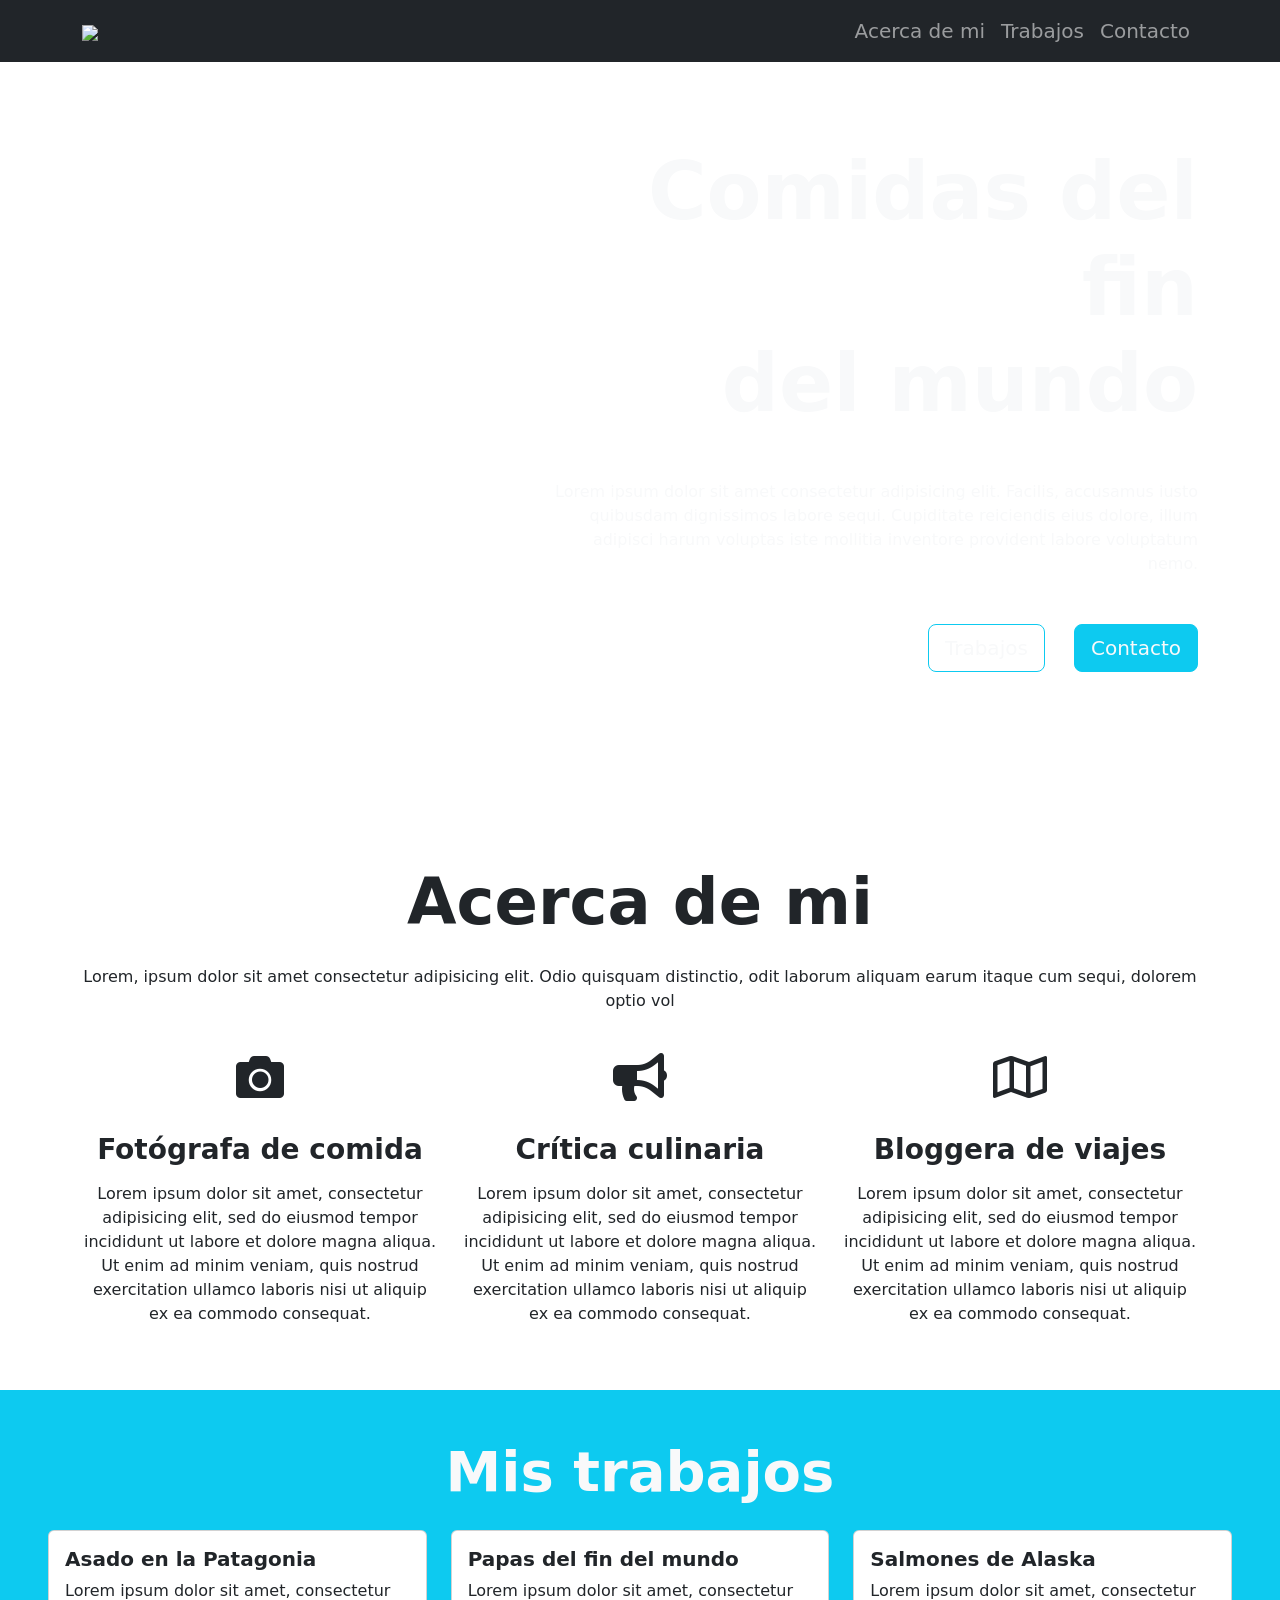
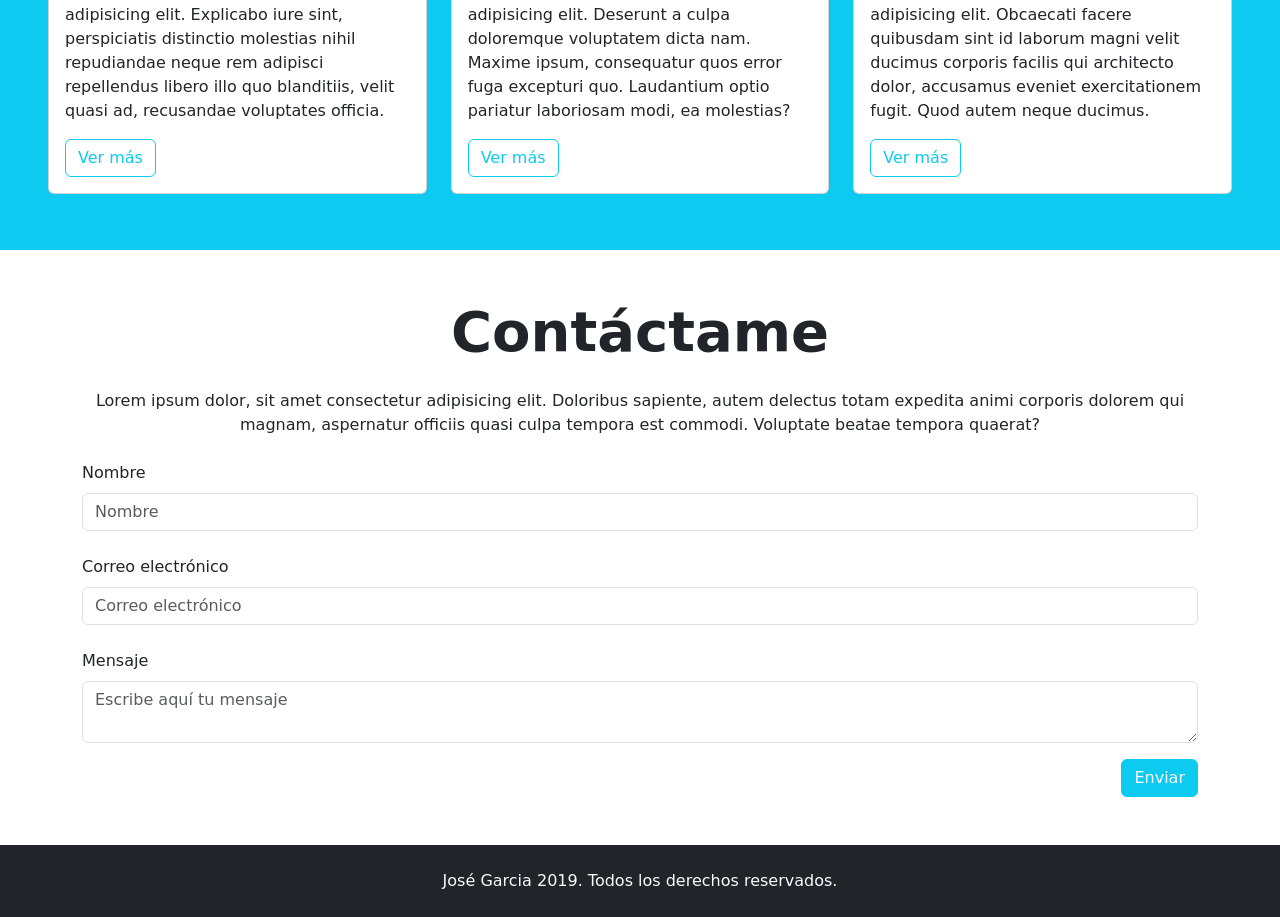
==== index.html @ c546bf4e "cambio de nombre" ====
<!DOCTYPE html>
<html lang="en">

<head>
    <meta charset="UTF-8">
    <meta http-equiv="X-UA-Compatible" content="IE=edge">
    <meta name="viewport" content="width=device-width, initial-scale=1.0">
    <link rel="preconnect" href="https://fonts.googleapis.com">
    <link rel="preconnect" href="https://fonts.gstatic.com" crossorigin>
    <link href="https://fonts.googleapis.com/css2?family=Raleway:wght@400;700&display=swap" rel="stylesheet">
    <link href="https://cdn.jsdelivr.net/npm/bootstrap@5.1.3/dist/css/bootstrap.min.css" rel="stylesheet"
        integrity="sha384-1BmE4kWBq78iYhFldvKuhfTAU6auU8tT94WrHftjDbrCEXSU1oBoqyl2QvZ6jIW3" crossorigin="anonymous">
    <title>José García</title>
    <link rel="stylesheet" href="https://cdnjs.cloudflare.com/ajax/libs/font-awesome/5.9.0/css/all.min.css"
        integrity="sha512-q3eWabyZPc1XTCmF+8/LuE1ozpg5xxn7iO89yfSOd5/oKvyqLngoNGsx8jq92Y8eXJ/IRxQbEC+FGSYxtk2oiw=="
        crossorigin="anonymous" referrerpolicy="no-referrer" />
    <link rel="stylesheet" href="assets/css/estilos.css">
</head>

<body>
    <nav class="navbar navbar-expand-lg navbar-dark bg-dark fixed-top">
        <div class="container">
            <a class="navbar-brand" href="#">
                <img src="assets/img/logo.png" class="img-fluid">
            </a>
            <button class="navbar-toggler" type="button" data-bs-toggle="collapse"
                aria-controls="navbarSupportedContent" aria-expanded="false" aria-label="Toggle navigation">
                <span class="navbar-toggler-icon"></span>
            </button>
            <div class="collapse navbar-collapse" id="navbarSupportedContent">
                <ul class="navbar-nav ms-auto mb-2 mb-lg-0 fs-5">
                    <li class="nav-item">
                        <a class="nav-link" href="#">Acerca de mi</a>
                    </li>
                    <li class="nav-item">
                        <a class="nav-link" href="#">Trabajos</a>
                    </li>
                    <li class="nav-item">
                        <a class="nav-link" href="#">Contacto</a>
                    </li>

                </ul>

            </div>
        </div>
    </nav>

    <header id="Hero-Section" class="text-light text-end py-5 mt-5">
        <div class="container">
            <div class="ms-auto col-12 col-md-7 ">
                <h1 class="display-1 fw-bold my-5">
                    Comidas del fin <br> del mundo
                </h1>
                <p class="my-5">
                    Lorem ipsum dolor sit amet consectetur adipisicing elit. Facilis, accusamus iusto quibusdam
                    dignissimos labore sequi. Cupiditate reiciendis eius dolore, illum adipisci harum voluptas iste
                    mollitia inventore provident labore voluptatum nemo.
                </p>
                <div class="mb-5 pb-5">
                    <button class="btn btn-lg btn-outline-info text-light me-4">Trabajos</button>
                    <button class="btn btn-lg btn-info text-light">Contacto</button>
                </div>
            </div>
        </div>
    </header>


    <section id="Acerca-de-mi" class="container text-center my-5">


        <h2 class="display-3 fw-bold my-4">Acerca de mi</h2>

        <p class="my-4">
            Lorem, ipsum dolor sit amet consectetur adipisicing elit. Odio quisquam distinctio, odit laborum aliquam
            earum itaque cum sequi, dolorem optio vol
        </p>


        <div class="row">
            <div class="col-12 col-md-4">
                <i class="fas fa-camera fa-3x my-3"></i>
                <h3 class="my-3 fw-bold">Fotógrafa de comida</h3>
                <p class="my-3">
                    Lorem ipsum dolor sit amet, consectetur adipisicing elit, sed do
                    eiusmod tempor incididunt ut labore et dolore magna aliqua. Ut enim
                    ad minim veniam, quis nostrud exercitation ullamco laboris nisi ut
                    aliquip ex ea commodo consequat.
                </p>
            </div>
            <div class="col-12 col-md-4">
                <i class="fas fa-bullhorn fa-3x my-3"></i>
                <h3 class="my-3 fw-bold">Crítica culinaria</h3>
                <p class="my-3">
                    Lorem ipsum dolor sit amet, consectetur adipisicing elit, sed do
                    eiusmod tempor incididunt ut labore et dolore magna aliqua. Ut enim
                    ad minim veniam, quis nostrud exercitation ullamco laboris nisi ut
                    aliquip ex ea commodo consequat.
                </p>
            </div>
            <div class="col-12 col-md-4">
                <i class="far fa-map fa-3x my-3"></i>
                <h3 class="my-3 fw-bold">Bloggera de viajes</h3>
                <p class="my-3">
                    Lorem ipsum dolor sit amet, consectetur adipisicing elit, sed do
                    eiusmod tempor incididunt ut labore et dolore magna aliqua. Ut enim
                    ad minim veniam, quis nostrud exercitation ullamco laboris nisi ut
                    aliquip ex ea commodo consequat.
                </p>
            </div>
        </div>
    </section>


    <section id="Mis-trabajos" class="my-5 p-5 bg-info">

        <h2 class="display-4 fw-bold text-center text-light mb-3">Mis trabajos</h2>

        <div class="row">
            <div class="col-12 col-sm-4 py-2">
                <div class="card">
                    <div class="image-top" style="background-image: url(assets/img/card-1.jpg)"></div>
                    <div class="card-body">
                        <h5 class="card-title fw-bold">Asado en la Patagonia</h5>
                        <p class="card-text">
                            Lorem ipsum dolor sit amet, consectetur adipisicing elit.
                            Explicabo iure sint, perspiciatis distinctio molestias nihil
                            repudiandae neque rem adipisci repellendus libero illo quo
                            blanditiis, velit quasi ad, recusandae voluptates officia.
                        </p>
                        <button type="button" class="btn btn-outline-info">
                            Ver más
                        </button>
                    </div>
                </div>
            </div>
            <div class="col-12 col-sm-4 py-2">
                <div class="card">
                    <div class="image-top" style="background-image: url(assets/img/card-2.jpg)"></div>
                    <div class="card-body">
                        <h5 class="card-title fw-bold">Papas del fin del mundo</h5>
                        <p class="card-text">
                            Lorem ipsum dolor sit amet, consectetur adipisicing elit.
                            Deserunt a culpa doloremque voluptatem dicta nam. Maxime ipsum,
                            consequatur quos error fuga excepturi quo. Laudantium optio
                            pariatur laboriosam modi, ea molestias?
                        </p>
                        <button type="button" class="btn btn-outline-info">
                            Ver más
                        </button>
                    </div>
                </div>
            </div>
            <div class="col-12 col-sm-4 py-2">
                <div class="card">
                    <div class="image-top" style="background-image: url(assets/img/card-3.jpg)"></div>
                    <div class="card-body">
                        <h5 class="card-title fw-bold">Salmones de Alaska</h5>
                        <p class="card-text">
                            Lorem ipsum dolor sit amet, consectetur adipisicing elit.
                            Obcaecati facere quibusdam sint id laborum magni velit ducimus
                            corporis facilis qui architecto dolor, accusamus eveniet
                            exercitationem fugit. Quod autem neque ducimus.
                        </p>
                        <button type="button" class="btn btn-outline-info">
                            Ver más
                        </button>
                    </div>
                </div>
            </div>
        </div>

    </section>



    <section id="Contacto" class="container my-5">

        <h2 class="display-4 fw-bold text-center my-4">Contáctame</h2>

        <p class="text-center my-4 d-none d-md-block">Lorem ipsum dolor, sit amet consectetur adipisicing elit.
            Doloribus
            sapiente, autem delectus totam expedita
            animi corporis dolorem qui magnam, aspernatur officiis quasi culpa tempora est commodi. Voluptate beatae
            tempora quaerat?</p>

        <form>


            <div class="form-group mb-4">
                <label class="mb-2">Nombre</label>
                <input class="form-control" placeholder="Nombre">
            </div>

            <div class="form-group mb-4">
                <label class="mb-2">Correo electrónico</label>
                <input class="form-control" placeholder="Correo electrónico" />
            </div>


            <div class="form-group">
                <label class="mb-2">Mensaje</label>
                <textarea class="form-control" placeholder="Escribe aquí tu mensaje"></textarea>
            </div>

            <div class="my-3 text-end">
                <button class="btn btn-info text-light">Enviar</button>
            </div>



        </form>

    </section>



    <footer class="bg-dark text-center text-light p-4">
        <p class="mb-0">José Garcia 2019. Todos los derechos reservados.</p>
    </footer>


    <script src="https://cdn.jsdelivr.net/npm/bootstrap@5.1.3/dist/js/bootstrap.bundle.min.js"
        integrity="sha384-ka7Sk0Gln4gmtz2MlQnikT1wXgYsOg+OMhuP+IlRH9sENBO0LRn5q+8nbTov4+1p"
        crossorigin="anonymous"></script>
</body>

</html>
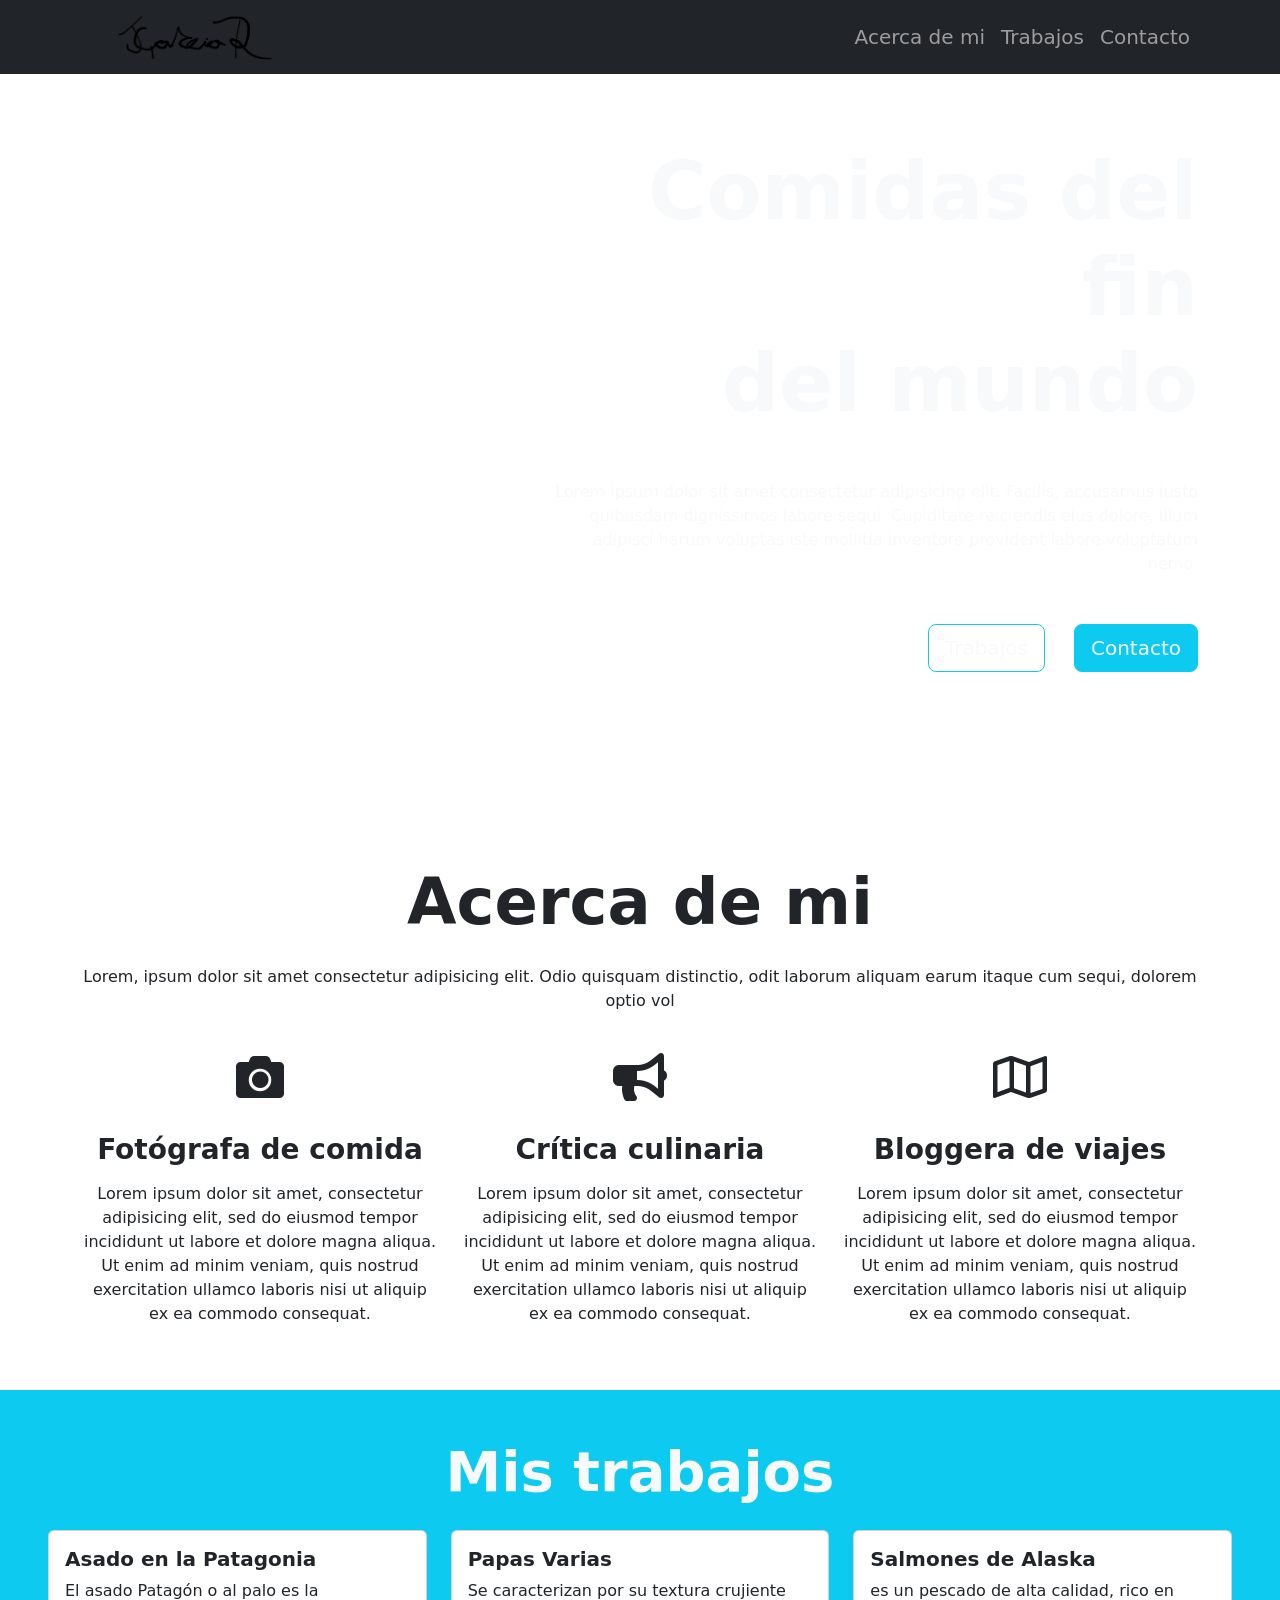
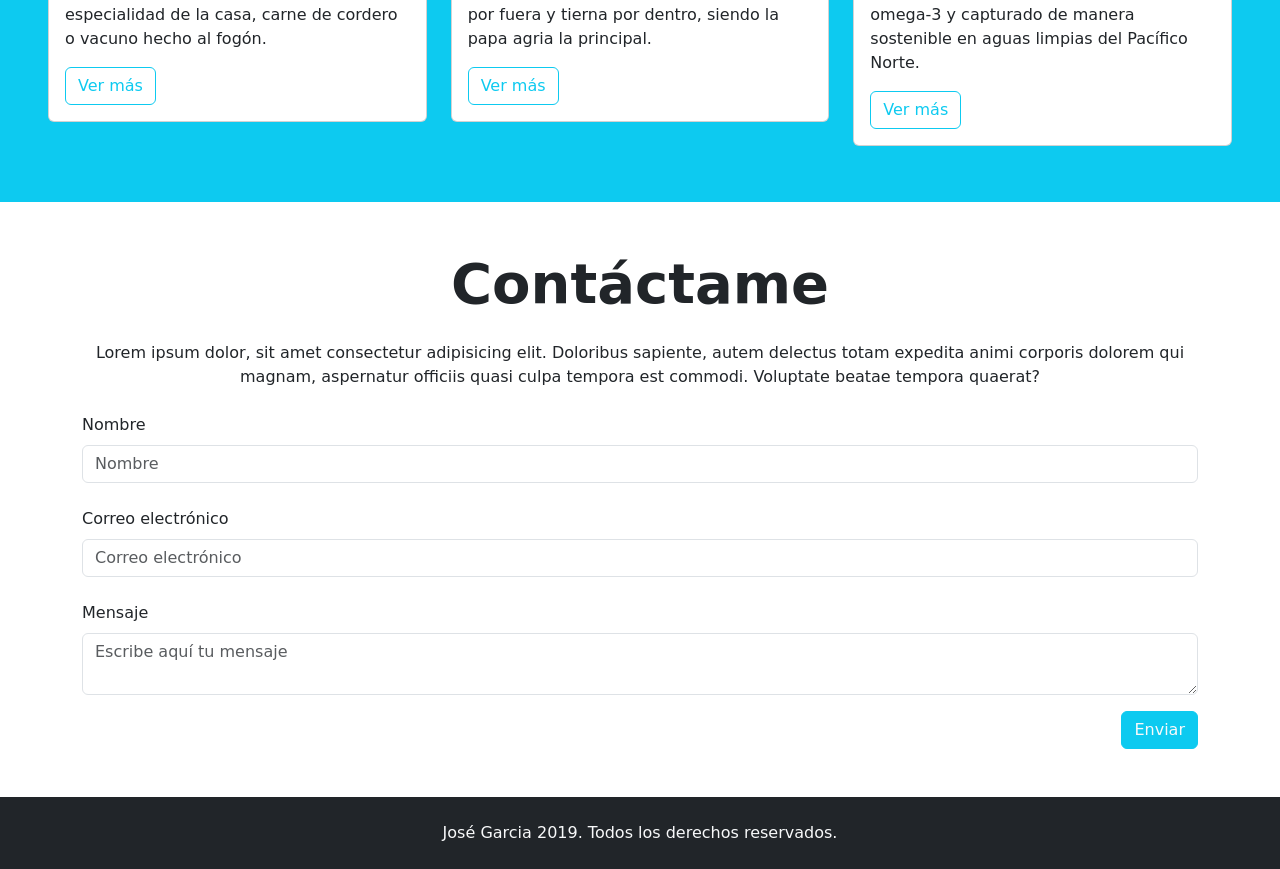
==== commit ed24b948: "descripcion comida" ====
--- a/index.html
+++ b/index.html
@@ -21,7 +21,7 @@
     <nav class="navbar navbar-expand-lg navbar-dark bg-dark fixed-top">
         <div class="container">
             <a class="navbar-brand" href="#">
-                <img src="assets/img/logo.png" class="img-fluid">
+                <img src="assets/img/logo.png" width="200px" class="img-fluid">
             </a>
             <button class="navbar-toggler" type="button" data-bs-toggle="collapse"
                 aria-controls="navbarSupportedContent" aria-expanded="false" aria-label="Toggle navigation">
@@ -122,10 +122,7 @@
                     <div class="card-body">
                         <h5 class="card-title fw-bold">Asado en la Patagonia</h5>
                         <p class="card-text">
-                            Lorem ipsum dolor sit amet, consectetur adipisicing elit.
-                            Explicabo iure sint, perspiciatis distinctio molestias nihil
-                            repudiandae neque rem adipisci repellendus libero illo quo
-                            blanditiis, velit quasi ad, recusandae voluptates officia.
+                            El asado Patagón o al palo es la especialidad de la casa, carne de cordero o vacuno hecho al fogón.
                         </p>
                         <button type="button" class="btn btn-outline-info">
                             Ver más
@@ -137,12 +134,9 @@
                 <div class="card">
                     <div class="image-top" style="background-image: url(assets/img/card-2.jpg)"></div>
                     <div class="card-body">
-                        <h5 class="card-title fw-bold">Papas del fin del mundo</h5>
+                        <h5 class="card-title fw-bold">Papas Varias</h5>
                         <p class="card-text">
-                            Lorem ipsum dolor sit amet, consectetur adipisicing elit.
-                            Deserunt a culpa doloremque voluptatem dicta nam. Maxime ipsum,
-                            consequatur quos error fuga excepturi quo. Laudantium optio
-                            pariatur laboriosam modi, ea molestias?
+                            Se caracterizan por su textura crujiente por fuera y tierna por dentro, siendo la papa agria la principal.
                         </p>
                         <button type="button" class="btn btn-outline-info">
                             Ver más
@@ -156,10 +150,7 @@
                     <div class="card-body">
                         <h5 class="card-title fw-bold">Salmones de Alaska</h5>
                         <p class="card-text">
-                            Lorem ipsum dolor sit amet, consectetur adipisicing elit.
-                            Obcaecati facere quibusdam sint id laborum magni velit ducimus
-                            corporis facilis qui architecto dolor, accusamus eveniet
-                            exercitationem fugit. Quod autem neque ducimus.
+                            es un pescado de alta calidad, rico en omega-3 y capturado de manera sostenible en aguas limpias del Pacífico Norte.
                         </p>
                         <button type="button" class="btn btn-outline-info">
                             Ver más
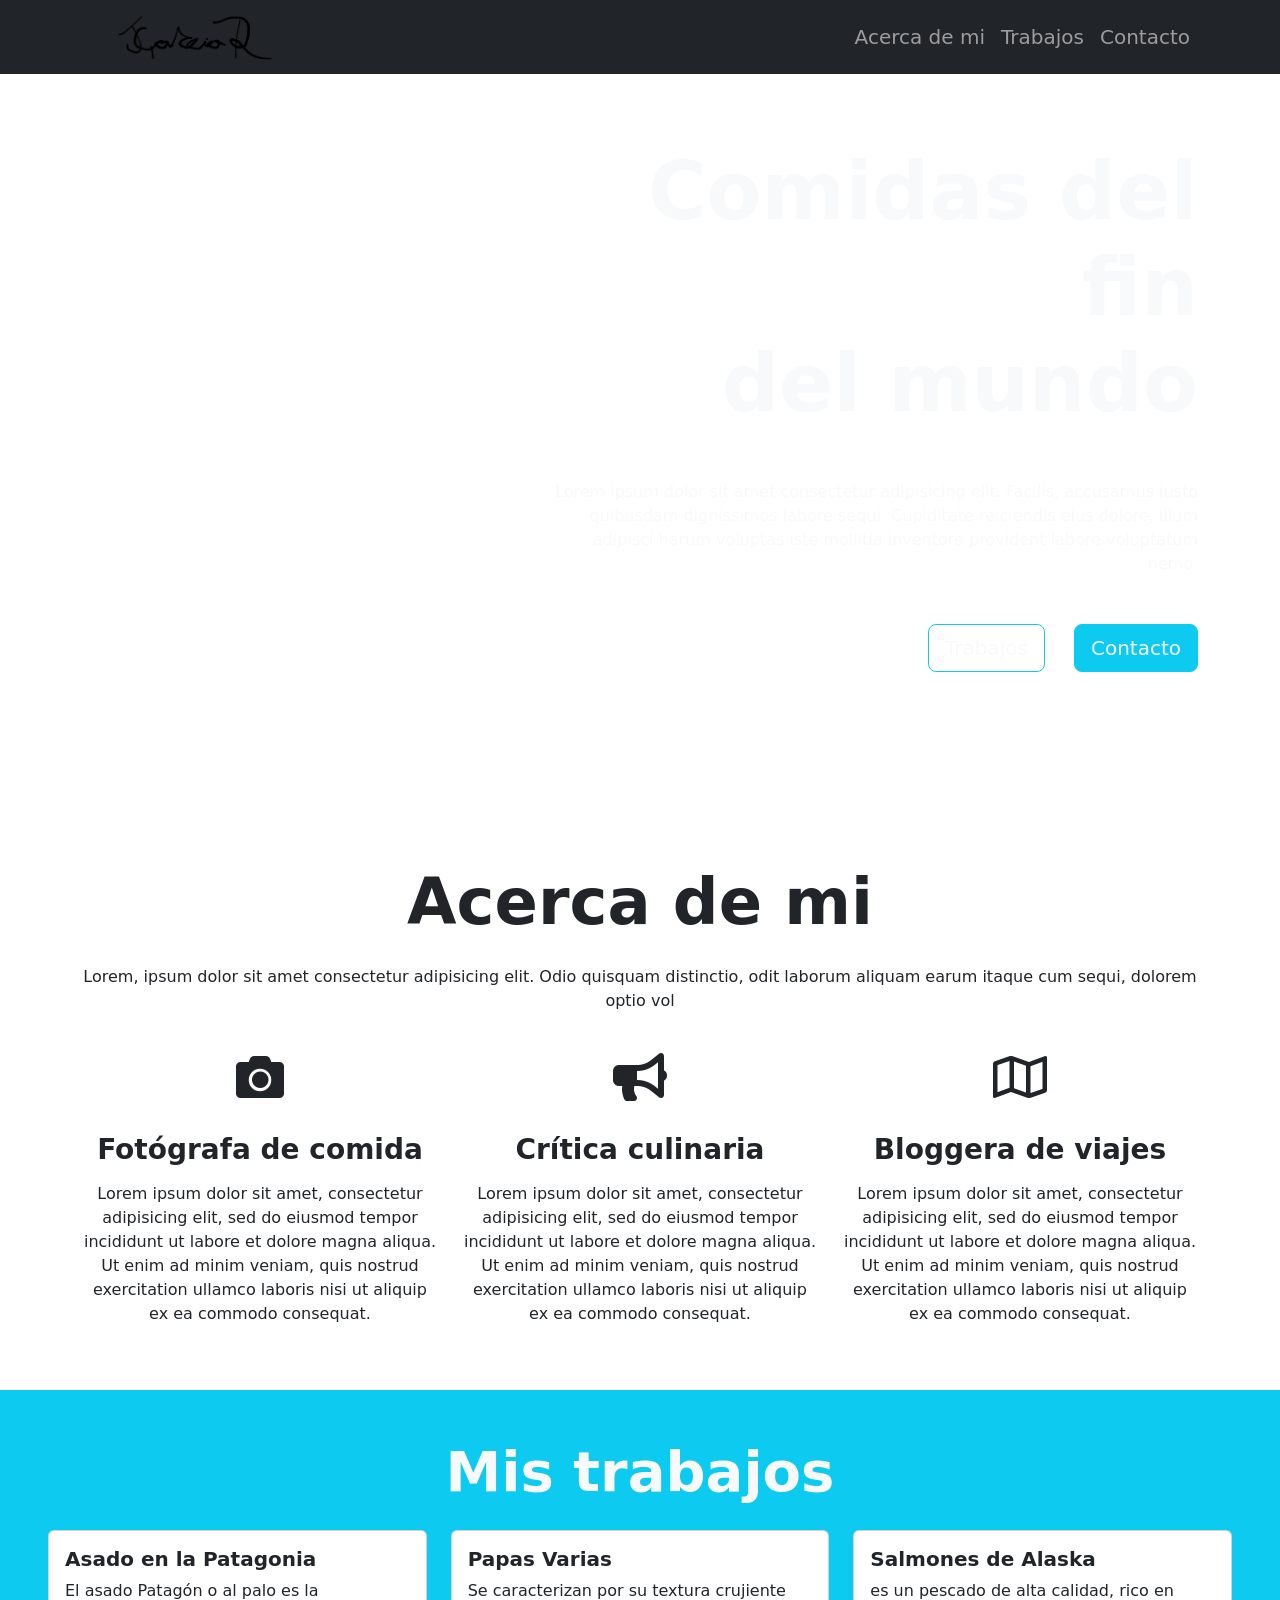
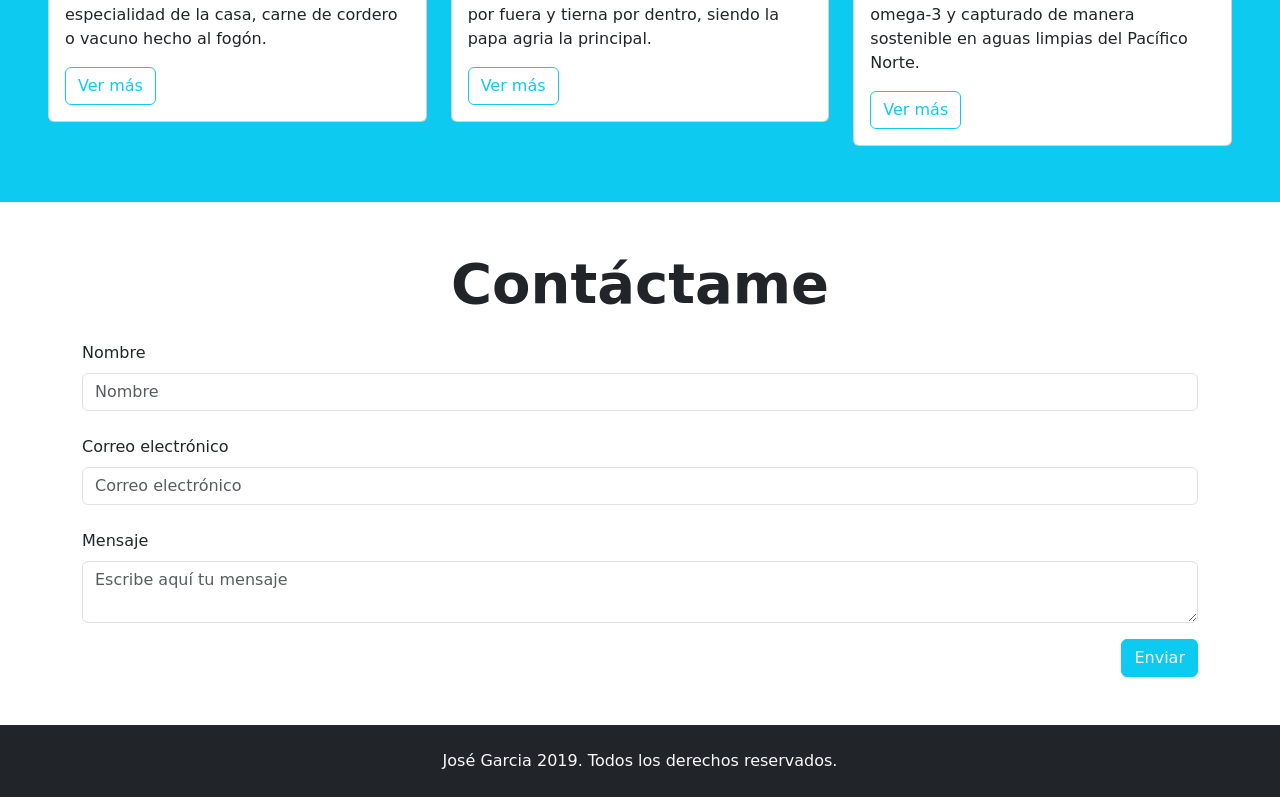
==== commit 404e62da: "limpieza contacto" ====
--- a/index.html
+++ b/index.html
@@ -168,12 +168,6 @@
 
         <h2 class="display-4 fw-bold text-center my-4">Contáctame</h2>
 
-        <p class="text-center my-4 d-none d-md-block">Lorem ipsum dolor, sit amet consectetur adipisicing elit.
-            Doloribus
-            sapiente, autem delectus totam expedita
-            animi corporis dolorem qui magnam, aspernatur officiis quasi culpa tempora est commodi. Voluptate beatae
-            tempora quaerat?</p>
-
         <form>
 
 
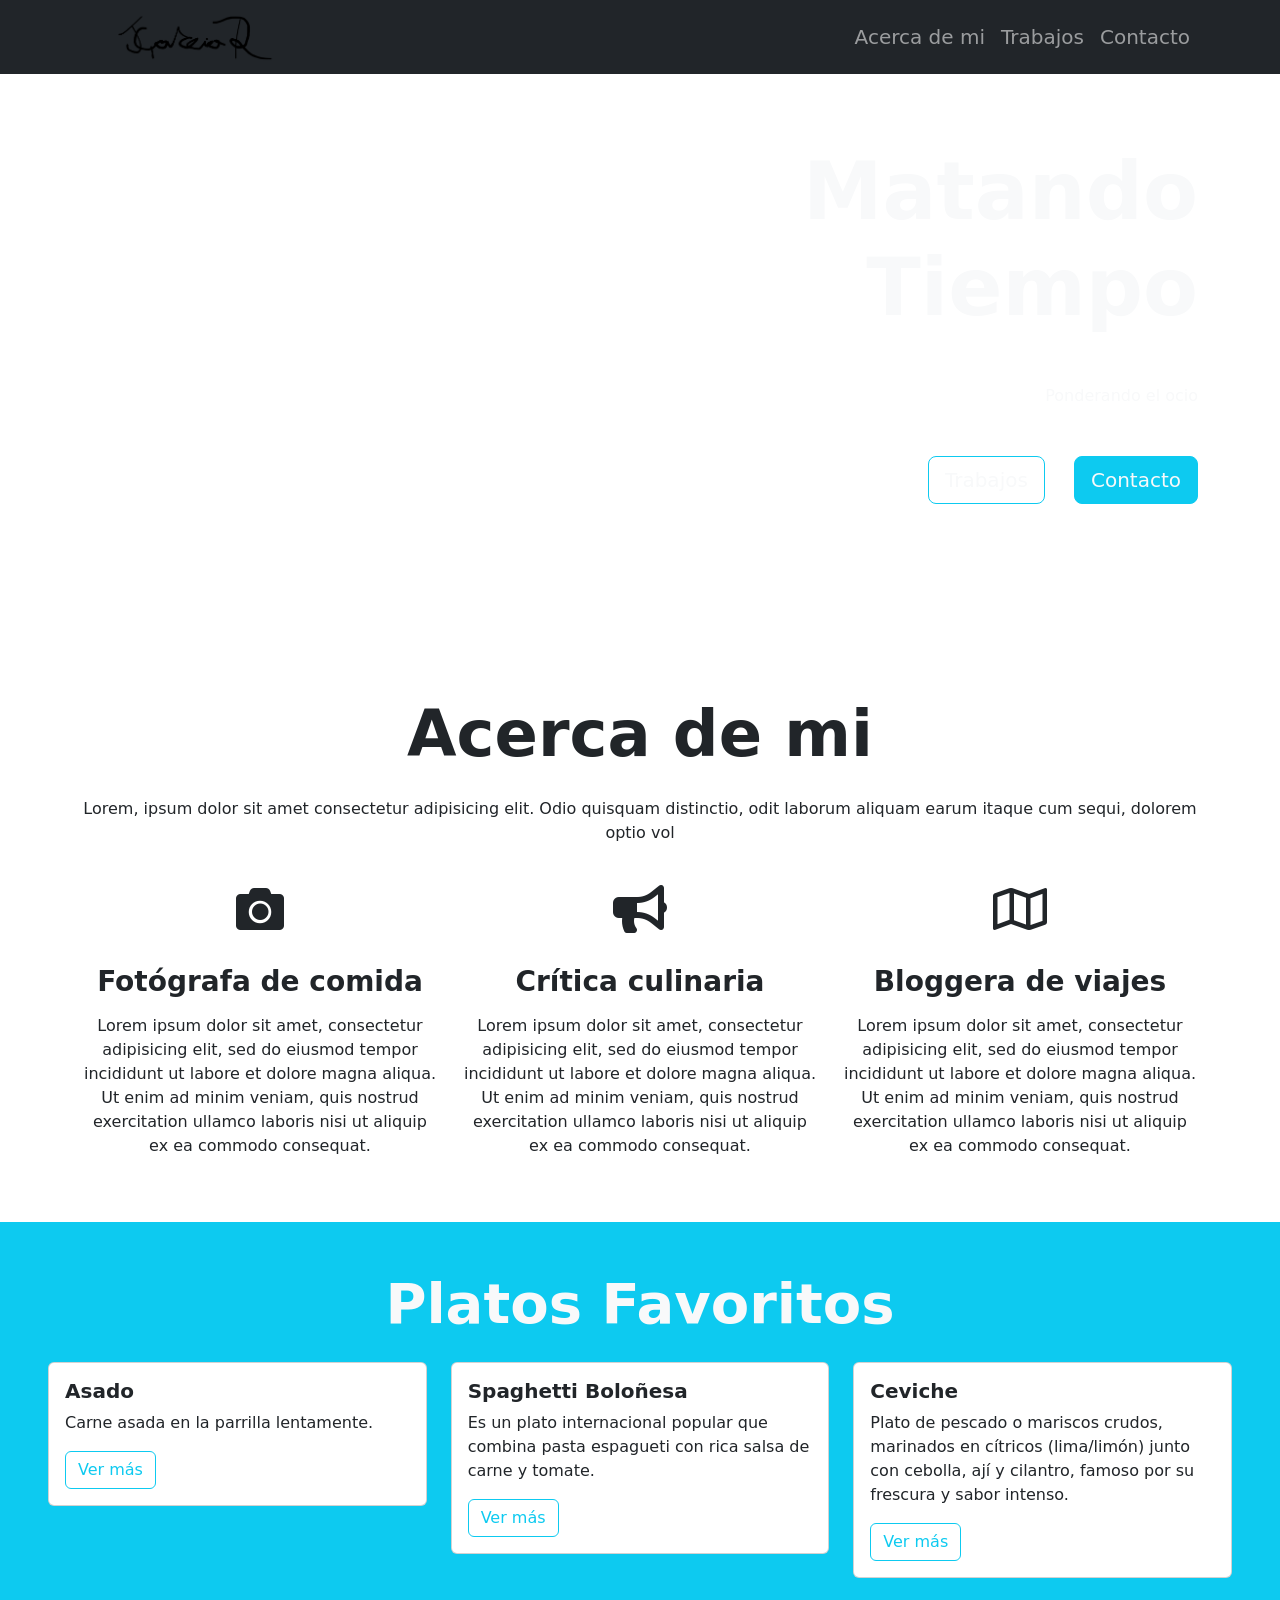
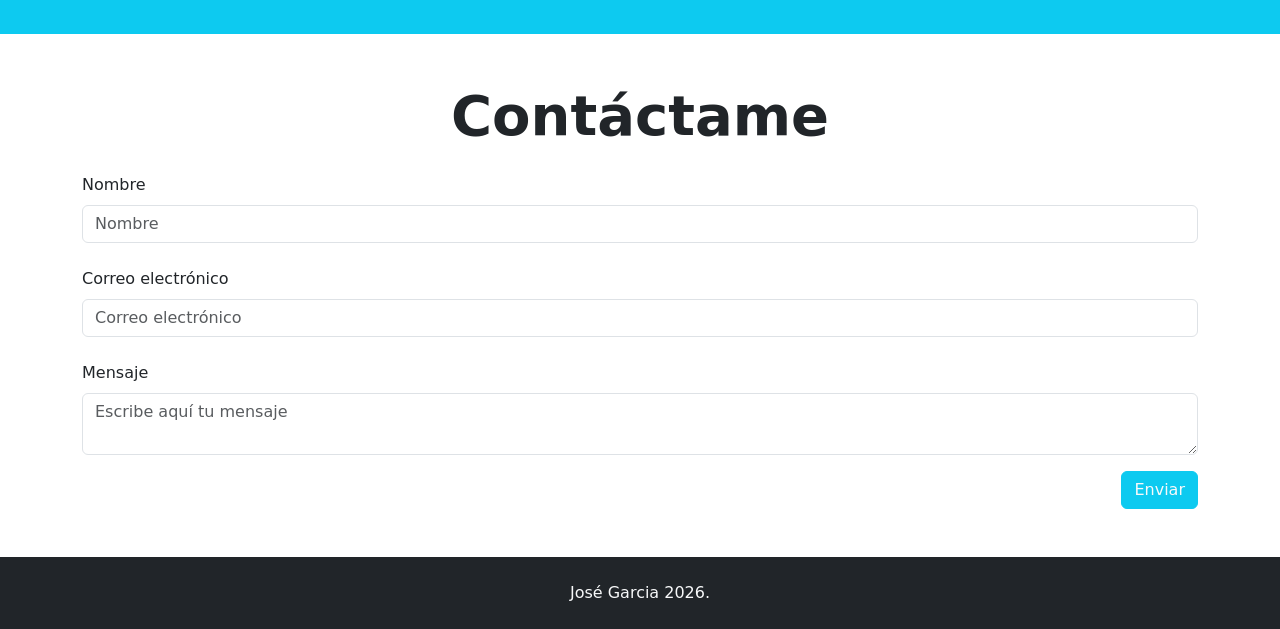
==== commit 5ed4cd0d: "cambio seccion trabajo a comida" ====
--- a/index.html
+++ b/index.html
@@ -49,12 +49,10 @@
         <div class="container">
             <div class="ms-auto col-12 col-md-7 ">
                 <h1 class="display-1 fw-bold my-5">
-                    Comidas del fin <br> del mundo
+                    Matando <br> Tiempo
                 </h1>
                 <p class="my-5">
-                    Lorem ipsum dolor sit amet consectetur adipisicing elit. Facilis, accusamus iusto quibusdam
-                    dignissimos labore sequi. Cupiditate reiciendis eius dolore, illum adipisci harum voluptas iste
-                    mollitia inventore provident labore voluptatum nemo.
+                    Ponderando el ocio 
                 </p>
                 <div class="mb-5 pb-5">
                     <button class="btn btn-lg btn-outline-info text-light me-4">Trabajos</button>
@@ -113,16 +111,16 @@
 
     <section id="Mis-trabajos" class="my-5 p-5 bg-info">
 
-        <h2 class="display-4 fw-bold text-center text-light mb-3">Mis trabajos</h2>
+        <h2 class="display-4 fw-bold text-center text-light mb-3">Platos Favoritos</h2>
 
         <div class="row">
             <div class="col-12 col-sm-4 py-2">
                 <div class="card">
                     <div class="image-top" style="background-image: url(assets/img/card-1.jpg)"></div>
                     <div class="card-body">
-                        <h5 class="card-title fw-bold">Asado en la Patagonia</h5>
+                        <h5 class="card-title fw-bold">Asado</h5>
                         <p class="card-text">
-                            El asado Patagón o al palo es la especialidad de la casa, carne de cordero o vacuno hecho al fogón.
+                            Carne asada en la parrilla lentamente.
                         </p>
                         <button type="button" class="btn btn-outline-info">
                             Ver más
@@ -134,9 +132,9 @@
                 <div class="card">
                     <div class="image-top" style="background-image: url(assets/img/card-2.jpg)"></div>
                     <div class="card-body">
-                        <h5 class="card-title fw-bold">Papas Varias</h5>
+                        <h5 class="card-title fw-bold">Spaghetti Boloñesa</h5>
                         <p class="card-text">
-                            Se caracterizan por su textura crujiente por fuera y tierna por dentro, siendo la papa agria la principal.
+                            Es un plato internacional popular que combina pasta espagueti con rica salsa de carne y tomate.
                         </p>
                         <button type="button" class="btn btn-outline-info">
                             Ver más
@@ -148,9 +146,9 @@
                 <div class="card">
                     <div class="image-top" style="background-image: url(assets/img/card-3.jpg)"></div>
                     <div class="card-body">
-                        <h5 class="card-title fw-bold">Salmones de Alaska</h5>
+                        <h5 class="card-title fw-bold">Ceviche</h5>
                         <p class="card-text">
-                            es un pescado de alta calidad, rico en omega-3 y capturado de manera sostenible en aguas limpias del Pacífico Norte.
+                            Plato de pescado o mariscos crudos, marinados en cítricos (lima/limón) junto con cebolla, ají y cilantro, famoso por su frescura y sabor intenso.
                         </p>
                         <button type="button" class="btn btn-outline-info">
                             Ver más
@@ -170,7 +168,6 @@
 
         <form>
 
-
             <div class="form-group mb-4">
                 <label class="mb-2">Nombre</label>
                 <input class="form-control" placeholder="Nombre">
@@ -200,7 +197,7 @@
 
 
     <footer class="bg-dark text-center text-light p-4">
-        <p class="mb-0">José Garcia 2019. Todos los derechos reservados.</p>
+        <p class="mb-0">José Garcia 2026.</p>
     </footer>
 
 
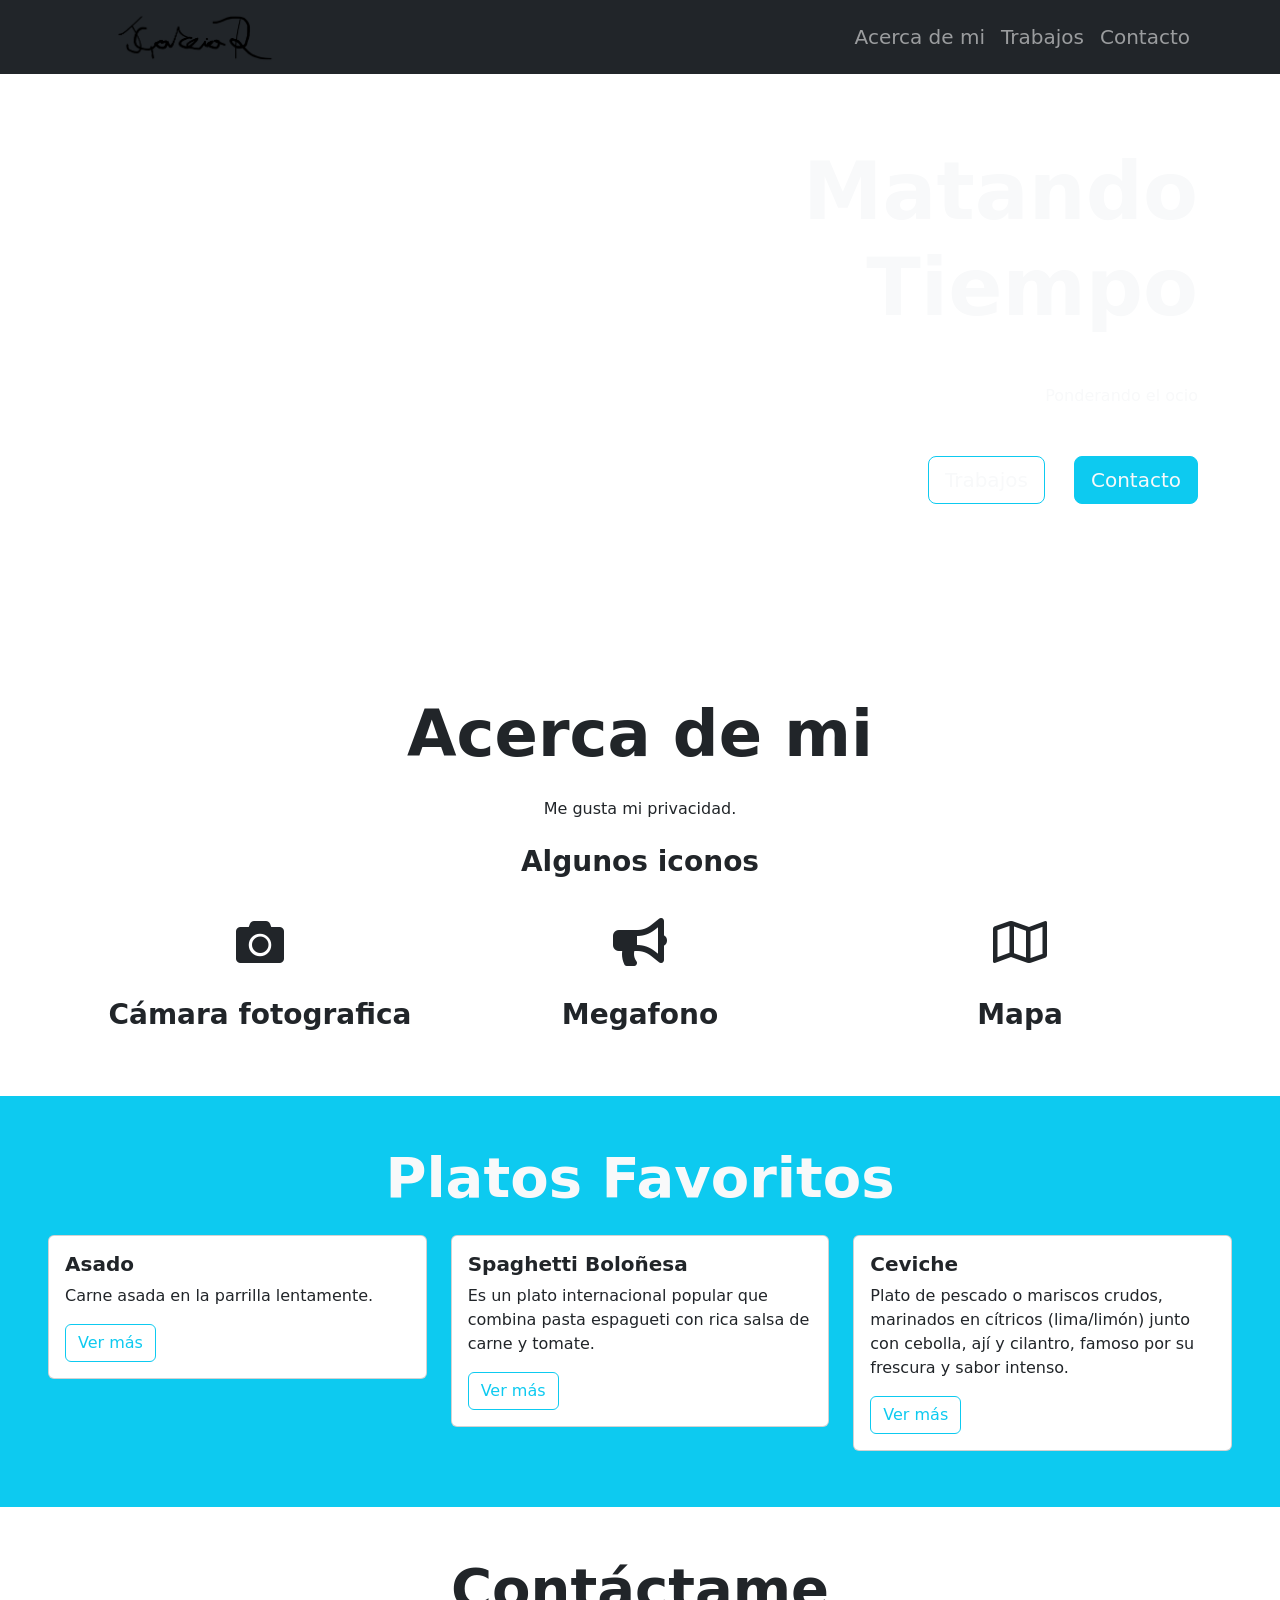
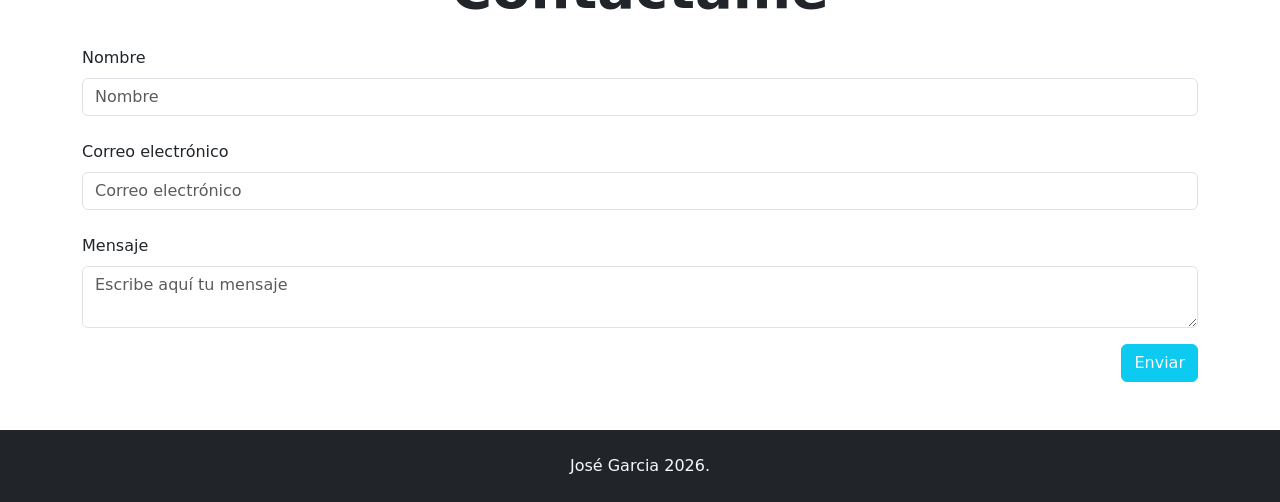
==== commit 1ad22064: "me quede sin ideas" ====
--- a/index.html
+++ b/index.html
@@ -69,41 +69,22 @@
         <h2 class="display-3 fw-bold my-4">Acerca de mi</h2>
 
         <p class="my-4">
-            Lorem, ipsum dolor sit amet consectetur adipisicing elit. Odio quisquam distinctio, odit laborum aliquam
-            earum itaque cum sequi, dolorem optio vol
+            Me gusta mi privacidad.
         </p>
 
-
+        <h3 class="display-8 fw-bold my-4">Algunos iconos</h2>
         <div class="row">
             <div class="col-12 col-md-4">
                 <i class="fas fa-camera fa-3x my-3"></i>
-                <h3 class="my-3 fw-bold">Fotógrafa de comida</h3>
-                <p class="my-3">
-                    Lorem ipsum dolor sit amet, consectetur adipisicing elit, sed do
-                    eiusmod tempor incididunt ut labore et dolore magna aliqua. Ut enim
-                    ad minim veniam, quis nostrud exercitation ullamco laboris nisi ut
-                    aliquip ex ea commodo consequat.
-                </p>
+                <h3 class="my-3 fw-bold">Cámara fotografica</h3>
             </div>
             <div class="col-12 col-md-4">
                 <i class="fas fa-bullhorn fa-3x my-3"></i>
-                <h3 class="my-3 fw-bold">Crítica culinaria</h3>
-                <p class="my-3">
-                    Lorem ipsum dolor sit amet, consectetur adipisicing elit, sed do
-                    eiusmod tempor incididunt ut labore et dolore magna aliqua. Ut enim
-                    ad minim veniam, quis nostrud exercitation ullamco laboris nisi ut
-                    aliquip ex ea commodo consequat.
-                </p>
+                <h3 class="my-3 fw-bold">Megafono</h3>
             </div>
             <div class="col-12 col-md-4">
                 <i class="far fa-map fa-3x my-3"></i>
-                <h3 class="my-3 fw-bold">Bloggera de viajes</h3>
-                <p class="my-3">
-                    Lorem ipsum dolor sit amet, consectetur adipisicing elit, sed do
-                    eiusmod tempor incididunt ut labore et dolore magna aliqua. Ut enim
-                    ad minim veniam, quis nostrud exercitation ullamco laboris nisi ut
-                    aliquip ex ea commodo consequat.
-                </p>
+                <h3 class="my-3 fw-bold">Mapa</h3>
             </div>
         </div>
     </section>
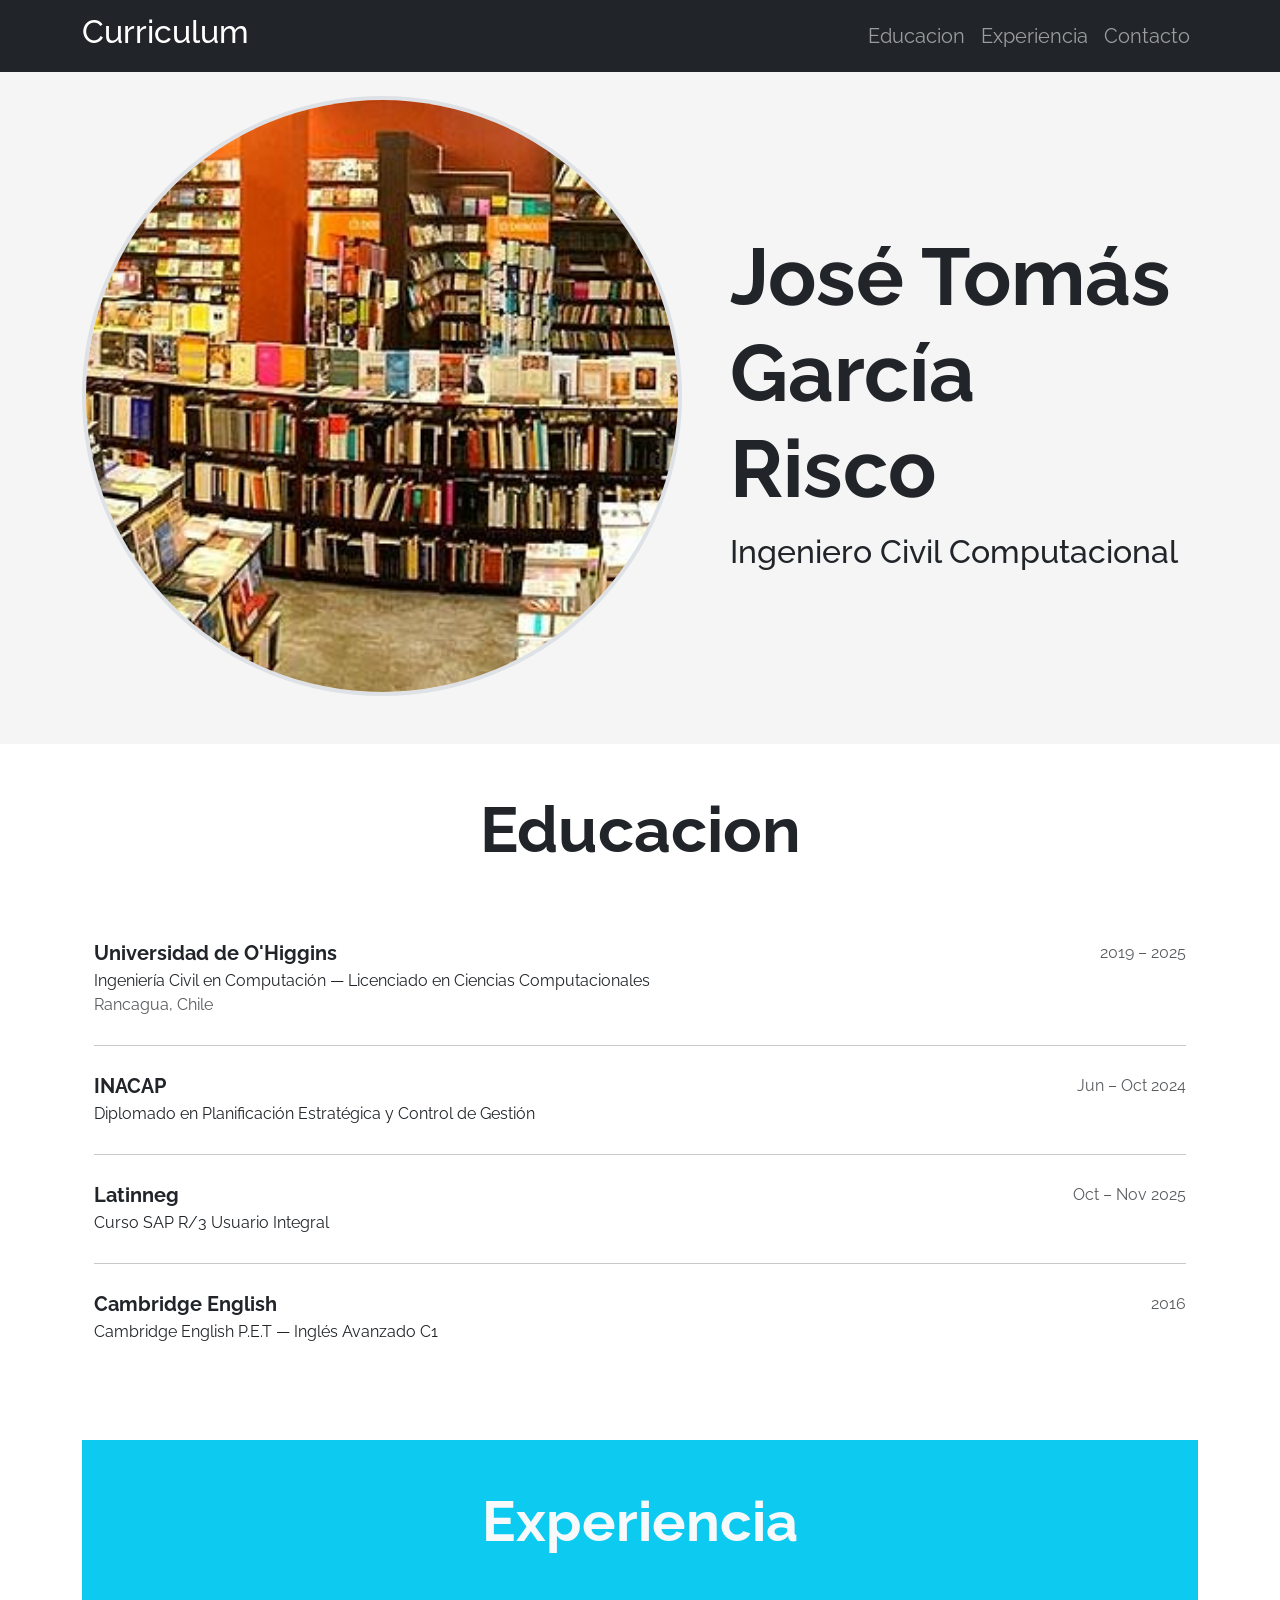
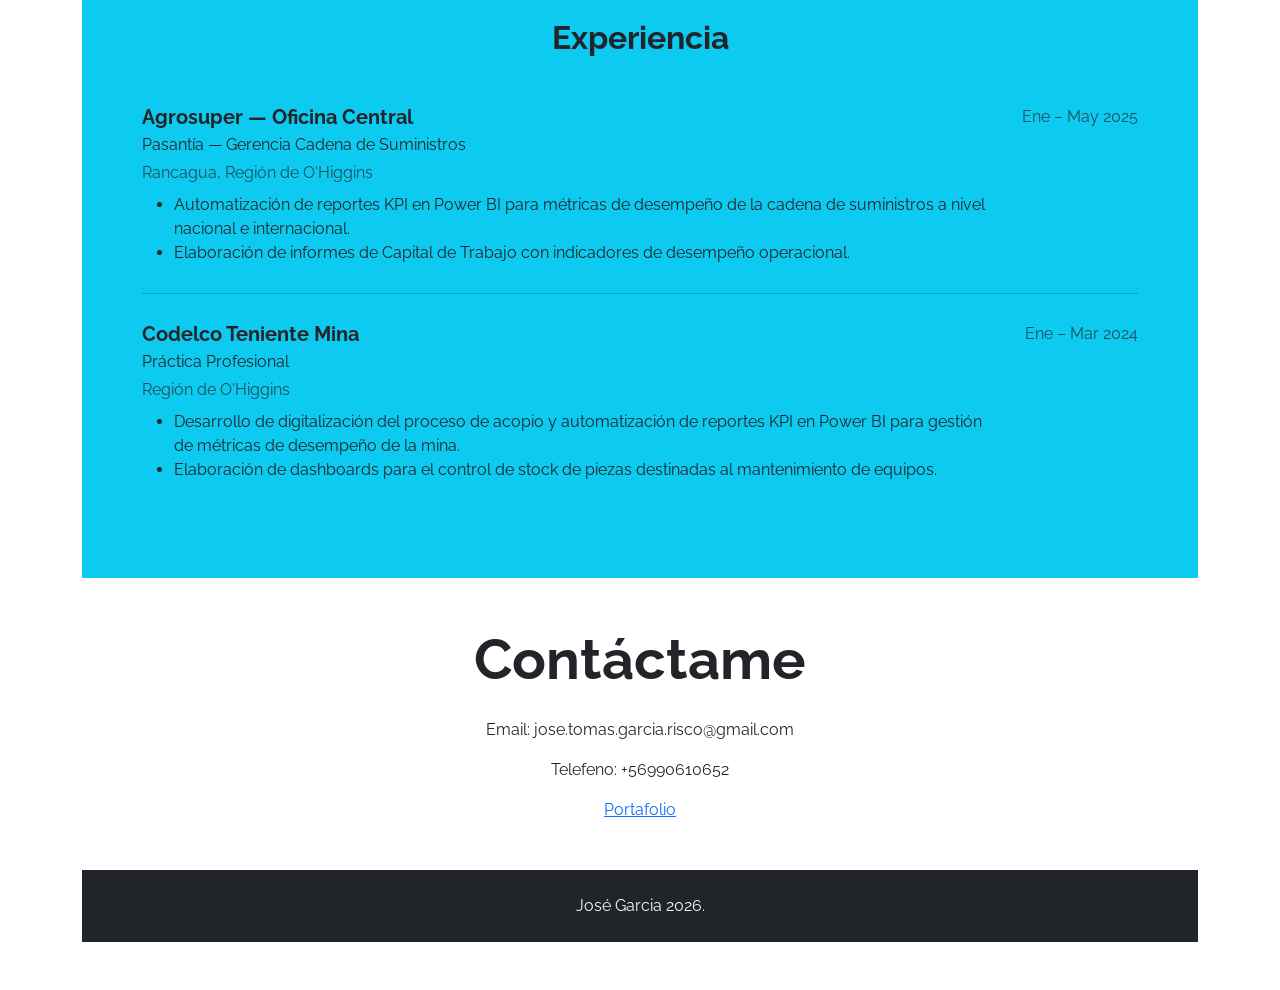
==== commit 0ffcc8c2: "first commit" ====
--- a/index.html
+++ b/index.html
@@ -21,124 +21,147 @@
     <nav class="navbar navbar-expand-lg navbar-dark bg-dark fixed-top">
         <div class="container">
             <a class="navbar-brand" href="#">
-                <img src="assets/img/logo.png" width="200px" class="img-fluid">
+                <h2>Curriculum</h2>
             </a>
             <button class="navbar-toggler" type="button" data-bs-toggle="collapse"
                 aria-controls="navbarSupportedContent" aria-expanded="false" aria-label="Toggle navigation">
                 <span class="navbar-toggler-icon"></span>
             </button>
             <div class="collapse navbar-collapse" id="navbarSupportedContent">
-                <ul class="navbar-nav ms-auto mb-2 mb-lg-0 fs-5">
-                    <li class="nav-item">
-                        <a class="nav-link" href="#">Acerca de mi</a>
-                    </li>
-                    <li class="nav-item">
-                        <a class="nav-link" href="#">Trabajos</a>
-                    </li>
-                    <li class="nav-item">
-                        <a class="nav-link" href="#">Contacto</a>
-                    </li>
-
-                </ul>
+            <ul class="navbar-nav ms-auto mb-2 mb-lg-0 fs-5">
+                <li class="nav-item">
+                    <a class="nav-link" href="#Acerca-de-mi">Educacion</a>
+                </li>
+                <li class="nav-item">
+                    <a class="nav-link" href="#Mis-trabajos">Experiencia</a>
+                </li>
+                <li class="nav-item">
+                    <a class="nav-link" href="#Contacto">Contacto</a>
+                </li>
+            </ul>
 
             </div>
         </div>
     </nav>
 
-    <header id="Hero-Section" class="text-light text-end py-5 mt-5">
-        <div class="container">
-            <div class="ms-auto col-12 col-md-7 ">
-                <h1 class="display-1 fw-bold my-5">
-                    Matando <br> Tiempo
-                </h1>
-                <p class="my-5">
-                    Ponderando el ocio 
-                </p>
-                <div class="mb-5 pb-5">
-                    <button class="btn btn-lg btn-outline-info text-light me-4">Trabajos</button>
-                    <button class="btn btn-lg btn-info text-light">Contacto</button>
-                </div>
-            </div>
+    <header id="Hero-Section" class="py-5 mt-5">
+    <div class="container d-flex align-items-center gap-5">
+        
+        <div class="flex-shrink-0">
+        <img src="assets\img\bg-hero.jpg" alt="Foto de perfil"
+            class="rounded-circle"
+            style="width:600px; height:600px; object-fit:cover; border: 4px solid #dee2e6;">
         </div>
+
+        <div>
+        <h1 class="display-1 fw-bold my-3">
+            José Tomás <br> García Risco
+        </h1>
+        <h2>Ingeniero Civil Computacional</h2>
+        </div>
+    </div>
     </header>
 
 
     <section id="Acerca-de-mi" class="container text-center my-5">
 
 
-        <h2 class="display-3 fw-bold my-4">Acerca de mi</h2>
+        <h2 class="display-3 fw-bold my-4">Educacion</h2>
 
-        <p class="my-4">
-            Me gusta mi privacidad.
-        </p>
+        <section id="Educacion" class="py-5">
+        <div class="container">
+            <div class="d-flex flex-column gap-4">
 
-        <h3 class="display-8 fw-bold my-4">Algunos iconos</h2>
-        <div class="row">
-            <div class="col-12 col-md-4">
-                <i class="fas fa-camera fa-3x my-3"></i>
-                <h3 class="my-3 fw-bold">Cámara fotografica</h3>
+            <!-- Universidad -->
+            <div class="d-flex justify-content-between align-items-start">
+                <div class="text-start"> 
+                <h5 class="fw-bold mb-1">Universidad de O'Higgins</h5>
+                <p class="mb-0">Ingeniería Civil en Computación — Licenciado en Ciencias Computacionales</p>
+                <p class="text-muted mb-0">Rancagua, Chile</p>
+                </div>
+                <span class="text-muted text-nowrap ms-4">2019 – 2025</span>
             </div>
-            <div class="col-12 col-md-4">
-                <i class="fas fa-bullhorn fa-3x my-3"></i>
-                <h3 class="my-3 fw-bold">Megafono</h3>
+
+            <hr class="my-1">
+
+            <!-- INACAP -->
+            <div class="d-flex justify-content-between align-items-start">
+                <div class="text-start"> 
+                <h5 class="fw-bold mb-1">INACAP</h5>
+                <p class="mb-0">Diplomado en Planificación Estratégica y Control de Gestión</p>
+                </div>
+                <span class="text-muted text-nowrap ms-4">Jun – Oct 2024</span>
             </div>
-            <div class="col-12 col-md-4">
-                <i class="far fa-map fa-3x my-3"></i>
-                <h3 class="my-3 fw-bold">Mapa</h3>
+
+            <hr class="my-1">
+
+            <!-- Latinneg -->
+            <div class="d-flex justify-content-between align-items-start">
+                <div class="text-start"> 
+                <h5 class="fw-bold mb-1">Latinneg</h5>
+                <p class="mb-0">Curso SAP R/3 Usuario Integral</p>
+                </div>
+                <span class="text-muted text-nowrap ms-4">Oct – Nov 2025</span>
+            </div>
+
+            <hr class="my-1">
+
+            <!-- Cambridge -->
+            <div class="d-flex justify-content-between align-items-start">
+                <div class="text-start"> 
+                <h5 class="fw-bold mb-1">Cambridge English</h5>
+                <p class="mb-0">Cambridge English P.E.T — Inglés Avanzado C1</p>
+                </div>
+                <span class="text-muted text-nowrap ms-4">2016</span>
+            </div>
+
             </div>
         </div>
-    </section>
+        </section>
 
 
     <section id="Mis-trabajos" class="my-5 p-5 bg-info">
 
-        <h2 class="display-4 fw-bold text-center text-light mb-3">Platos Favoritos</h2>
+            <h2 class="display-4 fw-bold text-center text-light mb-3">Experiencia</h2>
+            <section id="Experiencia" class="py-5">
+    <div class="container">
+        <h2 class="fw-bold mb-5">Experiencia</h2>
 
-        <div class="row">
-            <div class="col-12 col-sm-4 py-2">
-                <div class="card">
-                    <div class="image-top" style="background-image: url(assets/img/card-1.jpg)"></div>
-                    <div class="card-body">
-                        <h5 class="card-title fw-bold">Asado</h5>
-                        <p class="card-text">
-                            Carne asada en la parrilla lentamente.
-                        </p>
-                        <button type="button" class="btn btn-outline-info">
-                            Ver más
-                        </button>
-                    </div>
-                </div>
+        <div class="d-flex flex-column gap-4">
+
+        <!-- Agrosuper -->
+        <div class="d-flex justify-content-between align-items-start">
+            <div class="text-start">
+            <h5 class="fw-bold mb-1">Agrosuper — Oficina Central</h5>
+            <p class="mb-1">Pasantía — Gerencia Cadena de Suministros</p>
+            <p class="text-muted mb-2">Rancagua, Región de O'Higgins</p>
+            <ul class="mb-0">
+                <li>Automatización de reportes KPI en Power BI para métricas de desempeño de la cadena de suministros a nivel nacional e internacional.</li>
+                <li>Elaboración de informes de Capital de Trabajo con indicadores de desempeño operacional.</li>
+            </ul>
             </div>
-            <div class="col-12 col-sm-4 py-2">
-                <div class="card">
-                    <div class="image-top" style="background-image: url(assets/img/card-2.jpg)"></div>
-                    <div class="card-body">
-                        <h5 class="card-title fw-bold">Spaghetti Boloñesa</h5>
-                        <p class="card-text">
-                            Es un plato internacional popular que combina pasta espagueti con rica salsa de carne y tomate.
-                        </p>
-                        <button type="button" class="btn btn-outline-info">
-                            Ver más
-                        </button>
-                    </div>
-                </div>
-            </div>
-            <div class="col-12 col-sm-4 py-2">
-                <div class="card">
-                    <div class="image-top" style="background-image: url(assets/img/card-3.jpg)"></div>
-                    <div class="card-body">
-                        <h5 class="card-title fw-bold">Ceviche</h5>
-                        <p class="card-text">
-                            Plato de pescado o mariscos crudos, marinados en cítricos (lima/limón) junto con cebolla, ají y cilantro, famoso por su frescura y sabor intenso.
-                        </p>
-                        <button type="button" class="btn btn-outline-info">
-                            Ver más
-                        </button>
-                    </div>
-                </div>
-            </div>
+            <span class="text-muted text-nowrap ms-4">Ene – May 2025</span>
         </div>
 
+        <hr class="my-1">
+
+        <!-- Codelco -->
+        <div class="d-flex justify-content-between align-items-start">
+            <div class="text-start">
+            <h5 class="fw-bold mb-1">Codelco Teniente Mina</h5>
+            <p class="mb-1">Práctica Profesional</p>
+            <p class="text-muted mb-2">Región de O'Higgins</p>
+            <ul class="mb-0">
+                <li>Desarrollo de digitalización del proceso de acopio y automatización de reportes KPI en Power BI para gestión de métricas de desempeño de la mina.</li>
+                <li>Elaboración de dashboards para el control de stock de piezas destinadas al mantenimiento de equipos.</li>
+            </ul>
+            </div>
+            <span class="text-muted text-nowrap ms-4">Ene – Mar 2024</span>
+        </div>
+
+        </div>
+    </div>
+    </section>
     </section>
 
 
@@ -147,31 +170,9 @@
 
         <h2 class="display-4 fw-bold text-center my-4">Contáctame</h2>
 
-        <form>
-
-            <div class="form-group mb-4">
-                <label class="mb-2">Nombre</label>
-                <input class="form-control" placeholder="Nombre">
-            </div>
-
-            <div class="form-group mb-4">
-                <label class="mb-2">Correo electrónico</label>
-                <input class="form-control" placeholder="Correo electrónico" />
-            </div>
-
-
-            <div class="form-group">
-                <label class="mb-2">Mensaje</label>
-                <textarea class="form-control" placeholder="Escribe aquí tu mensaje"></textarea>
-            </div>
-
-            <div class="my-3 text-end">
-                <button class="btn btn-info text-light">Enviar</button>
-            </div>
-
-
-
-        </form>
+        <p class="text-center ">Email: jose.tomas.garcia.risco@gmail.com</p>
+        <p class="text-center ">Telefeno: +56990610652</p>
+        <a href="portafolio.html">Portafolio</a>
 
     </section>
 
--- a/assets/css/estilos.css
+++ b/assets/css/estilos.css
@@ -0,0 +1,55 @@
+body {
+  font-family: "Raleway", sans-serif;
+}
+
+/* Hero Section */
+
+#Hero-Section {
+  display: flex;
+  align-items: center;
+  justify-content: center;
+  gap: 3rem;
+  padding: 3rem 2rem;
+  background-color: #f5f5f5; /* o el color que prefieras */
+  min-height: 300px;
+}
+
+.hero-foto img {
+  width: 180px;
+  height: 180px;
+  border-radius: 50%;     /* hace la foto circular */
+  object-fit: cover;       /* recorta sin deformar */
+  border: 4px solid #ddd;
+}
+
+.hero-texto h1 {
+  font-size: 2.2rem;
+  margin-bottom: 0.5rem;
+}
+
+/* Mis trabajos */
+
+#Mis-trabajos .image-top {
+  height: 250px;
+  background-repeat: no-repeat;
+  background-size: cover;
+  background-position: center;
+}
+
+/* Contacto */
+
+#Contacto form label {
+  font-weight: 700;
+  color: #373a3c;
+}
+
+@media (max-width: 768px) {
+  #Contacto form label {
+    font-weight: 400;
+  }
+
+  .navbar-brand{
+    width: 100px;
+  }
+
+}
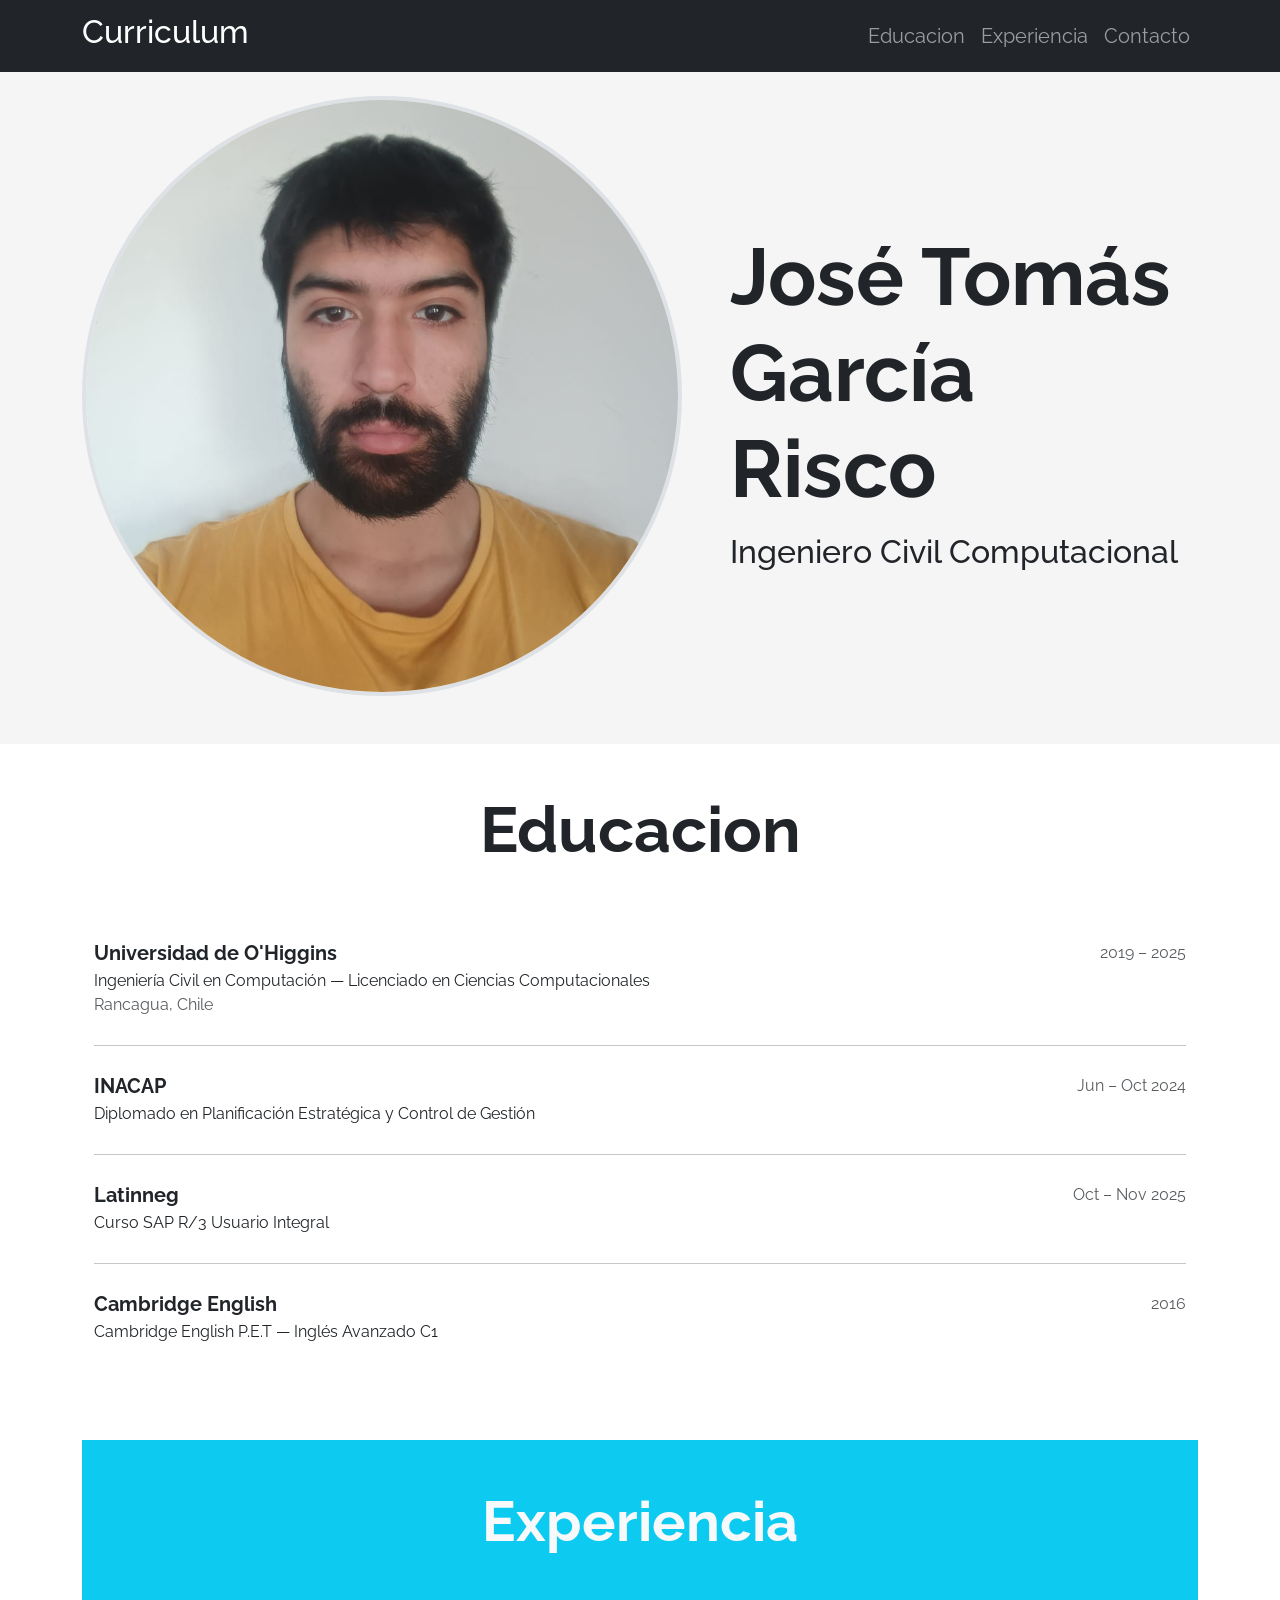
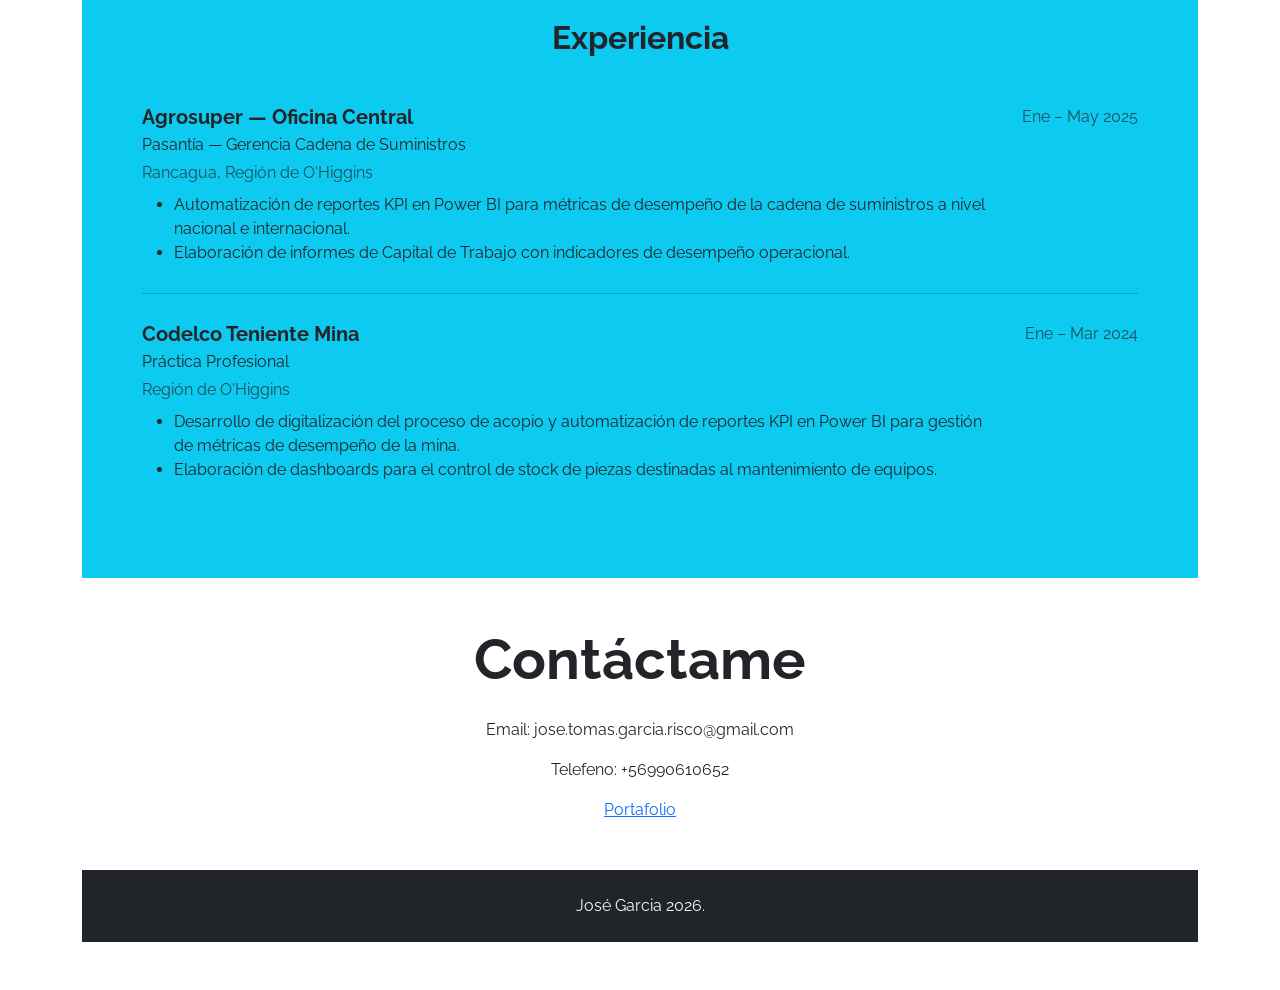
==== commit 9c7f2f4c: "fix imagen perfil" ====
--- a/index.html
+++ b/index.html
@@ -48,7 +48,7 @@
     <div class="container d-flex align-items-center gap-5">
         
         <div class="flex-shrink-0">
-        <img src="assets\img\bg-hero.jpg" alt="Foto de perfil"
+        <img src="assets\img\bg-hero.png" alt="Foto de perfil"
             class="rounded-circle"
             style="width:600px; height:600px; object-fit:cover; border: 4px solid #dee2e6;">
         </div>
